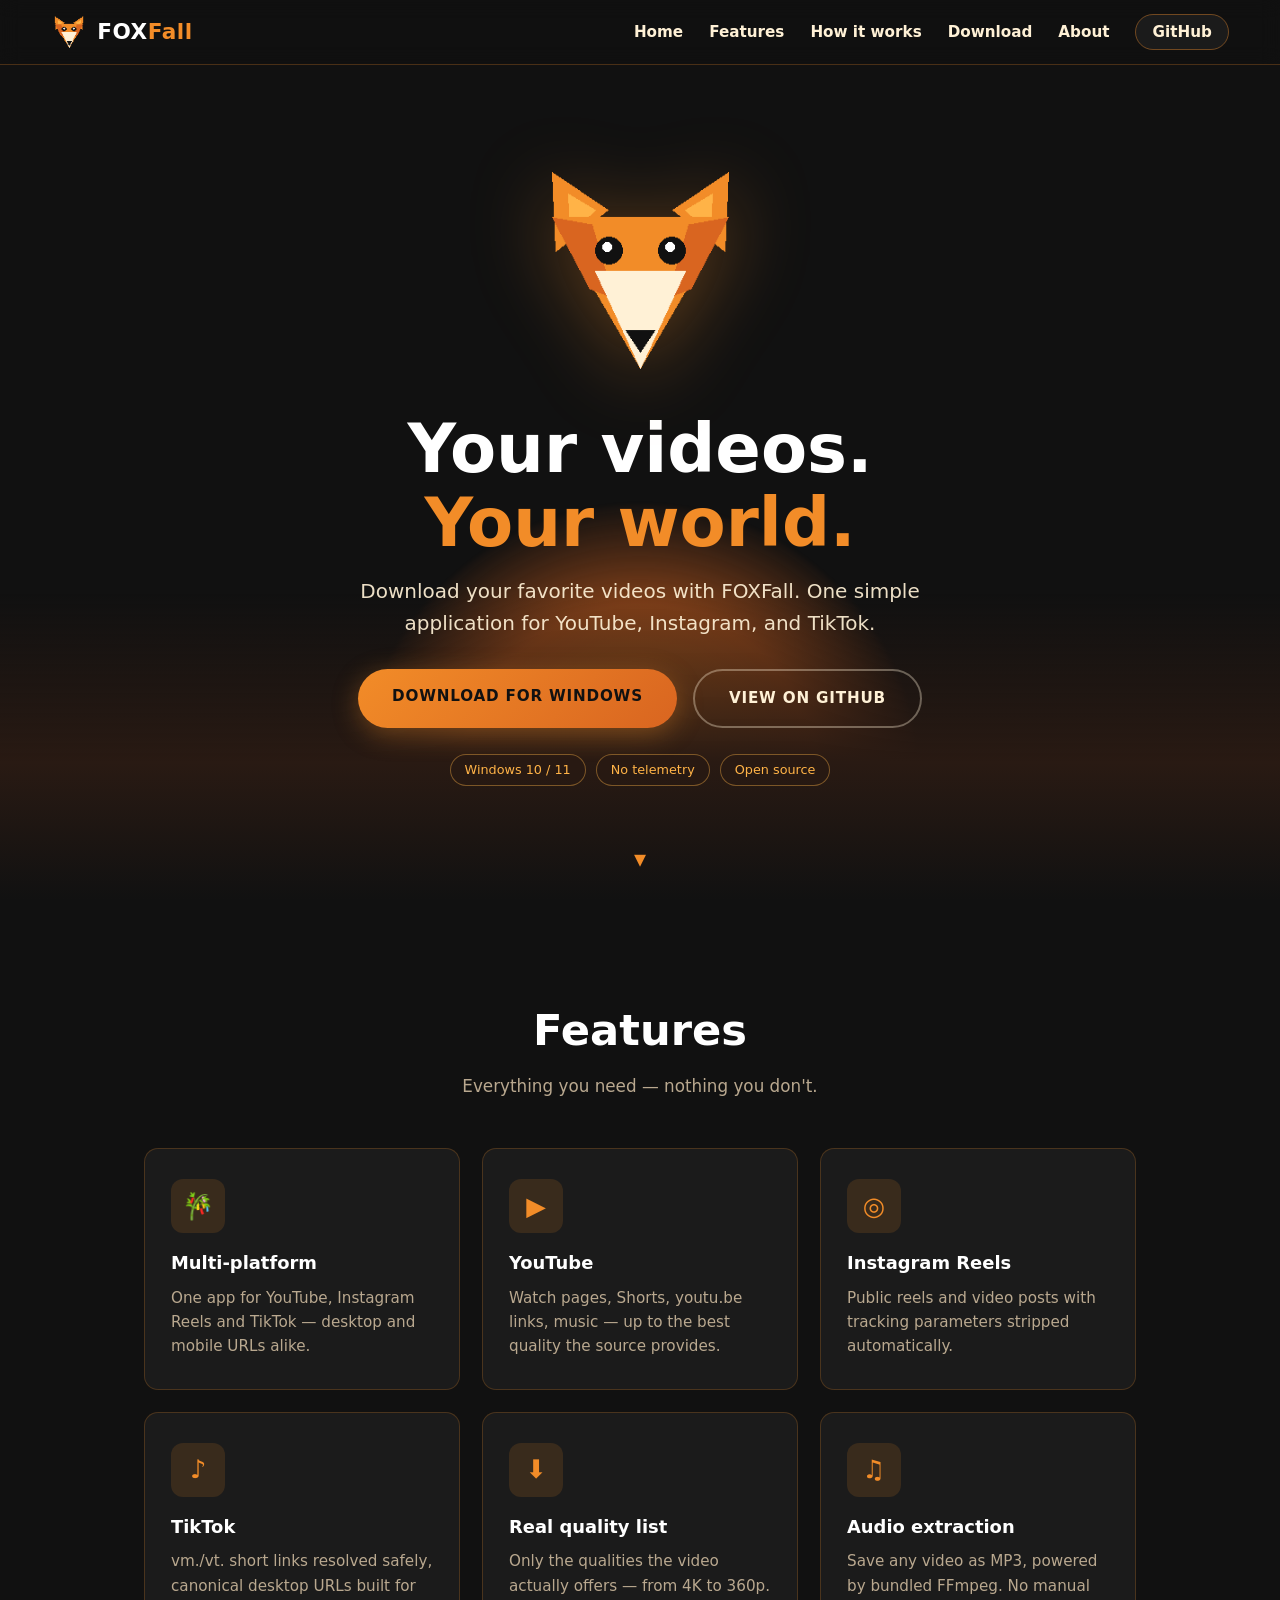
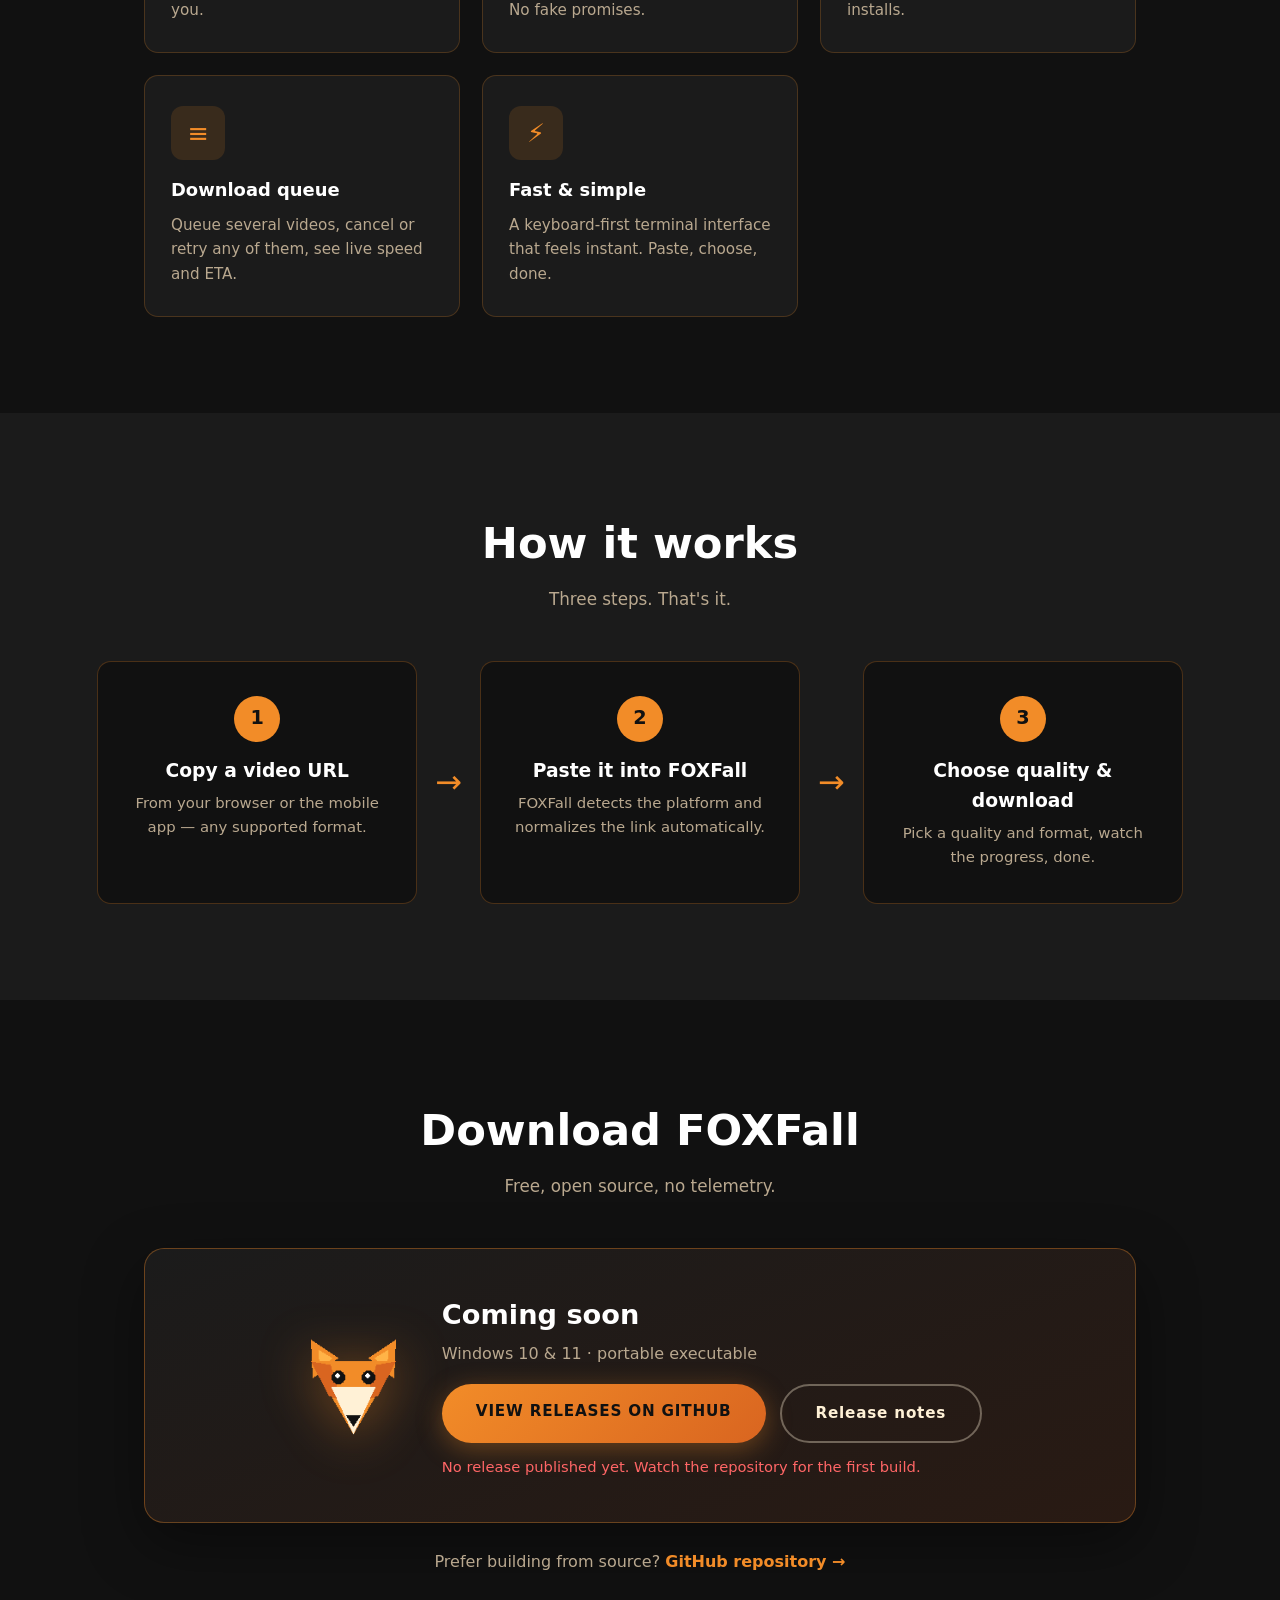
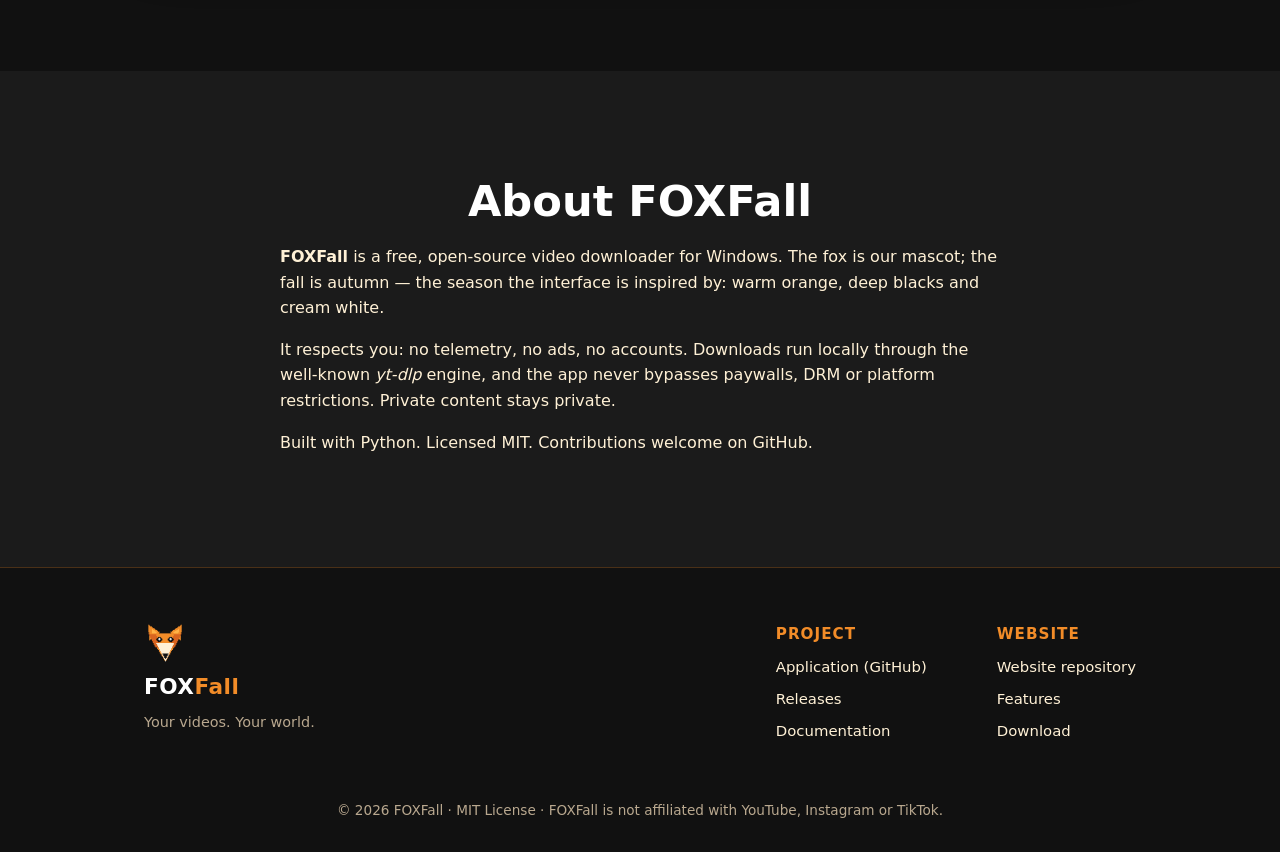
==== index.html @ a0564af6 "FOXFall official website: autumn identity, GitHub Releases download integration - Single-page static" ====
<!DOCTYPE html>
<html lang="en">
<head>
  <meta charset="UTF-8">
  <meta name="viewport" content="width=device-width, initial-scale=1.0">
  <title>FOXFall — Your videos. Your world.</title>
  <meta name="description" content="FOXFall — download your favorite videos from YouTube, Instagram and TikTok. One simple, beautiful Windows application.">
  <link rel="icon" type="image/png" href="assets/fox-32.png">
  <link rel="stylesheet" href="css/style.css">
</head>
<body>
  <!-- falling leaves layer -->
  <div class="leaves" id="leaves" aria-hidden="true"></div>

  <!-- ============ NAV ============ -->
  <nav class="nav" id="nav">
    <a class="brand" href="#home">
      <img src="assets/fox-48.png" alt="FOXFall logo" class="brand-logo">
      <span class="brand-name">FOX<i>Fall</i></span>
    </a>
    <button class="nav-toggle" id="navToggle" aria-label="Toggle menu" aria-expanded="false">
      <span></span><span></span><span></span>
    </button>
    <ul class="nav-links" id="navLinks">
      <li><a href="#home">Home</a></li>
      <li><a href="#features">Features</a></li>
      <li><a href="#how">How it works</a></li>
      <li><a href="#download">Download</a></li>
      <li><a href="#about">About</a></li>
      <li><a href="https://github.com/phantomguy282-dev/FOXFall" target="_blank" rel="noopener" class="nav-github">GitHub</a></li>
    </ul>
  </nav>

  <!-- ============ HERO ============ -->
  <header class="hero" id="home">
    <div class="hero-sky" aria-hidden="true">
      <div class="sun"></div>
      <div class="horizon"></div>
    </div>
    <div class="hero-inner reveal">
      <img src="assets/fox-256.png" alt="FOXFall fox mascot" class="hero-fox float">
      <h1 class="hero-title">Your videos.<br><span class="accent">Your world.</span></h1>
      <p class="hero-sub">Download your favorite videos with FOXFall.
        One simple application for YouTube, Instagram, and TikTok.</p>
      <div class="hero-actions">
        <a class="btn btn-primary" id="heroDownload" href="#download">DOWNLOAD FOR WINDOWS</a>
        <a class="btn btn-ghost" href="https://github.com/phantomguy282-dev/FOXFall" target="_blank" rel="noopener">VIEW ON GITHUB</a>
      </div>
      <div class="hero-badges">
        <span class="badge">Windows 10 / 11</span>
        <span class="badge">No telemetry</span>
        <span class="badge">Open source</span>
      </div>
    </div>
    <div class="scroll-hint" aria-hidden="true">▾</div>
  </header>

  <main>
    <!-- ============ FEATURES ============ -->
    <section class="section" id="features">
      <h2 class="section-title reveal">Features</h2>
      <p class="section-sub reveal">Everything you need — nothing you don't.</p>
      <div class="cards">
        <article class="card reveal">
          <div class="card-icon">🎋</div>
          <h3>Multi-platform</h3>
          <p>One app for YouTube, Instagram Reels and TikTok — desktop and mobile URLs alike.</p>
        </article>
        <article class="card reveal">
          <div class="card-icon">▶</div>
          <h3>YouTube</h3>
          <p>Watch pages, Shorts, youtu.be links, music — up to the best quality the source provides.</p>
        </article>
        <article class="card reveal">
          <div class="card-icon">◎</div>
          <h3>Instagram Reels</h3>
          <p>Public reels and video posts with tracking parameters stripped automatically.</p>
        </article>
        <article class="card reveal">
          <div class="card-icon">♪</div>
          <h3>TikTok</h3>
          <p>vm./vt. short links resolved safely, canonical desktop URLs built for you.</p>
        </article>
        <article class="card reveal">
          <div class="card-icon">⬇</div>
          <h3>Real quality list</h3>
          <p>Only the qualities the video actually offers — from 4K to 360p. No fake promises.</p>
        </article>
        <article class="card reveal">
          <div class="card-icon">♫</div>
          <h3>Audio extraction</h3>
          <p>Save any video as MP3, powered by bundled FFmpeg. No manual installs.</p>
        </article>
        <article class="card reveal">
          <div class="card-icon">≡</div>
          <h3>Download queue</h3>
          <p>Queue several videos, cancel or retry any of them, see live speed and ETA.</p>
        </article>
        <article class="card reveal">
          <div class="card-icon">⚡</div>
          <h3>Fast & simple</h3>
          <p>A keyboard-first terminal interface that feels instant. Paste, choose, done.</p>
        </article>
      </div>
    </section>

    <!-- ============ HOW IT WORKS ============ -->
    <section class="section section-alt" id="how">
      <h2 class="section-title reveal">How it works</h2>
      <p class="section-sub reveal">Three steps. That's it.</p>
      <div class="steps">
        <div class="step reveal">
          <div class="step-num">1</div>
          <h3>Copy a video URL</h3>
          <p>From your browser or the mobile app — any supported format.</p>
        </div>
        <div class="step-arrow reveal" aria-hidden="true">→</div>
        <div class="step reveal">
          <div class="step-num">2</div>
          <h3>Paste it into FOXFall</h3>
          <p>FOXFall detects the platform and normalizes the link automatically.</p>
        </div>
        <div class="step-arrow reveal" aria-hidden="true">→</div>
        <div class="step reveal">
          <div class="step-num">3</div>
          <h3>Choose quality & download</h3>
          <p>Pick a quality and format, watch the progress, done.</p>
        </div>
      </div>
    </section>

    <!-- ============ DOWNLOAD ============ -->
    <section class="section" id="download">
      <h2 class="section-title reveal">Download FOXFall</h2>
      <p class="section-sub reveal">Free, open source, no telemetry.</p>
      <div class="download-box reveal">
        <img src="assets/fox-128.png" alt="FOXFall logo" class="dl-logo">
        <div class="dl-info">
          <div class="dl-version" id="dlVersion">Loading version…</div>
          <div class="dl-platform">Windows 10 & 11 · portable executable</div>
          <div class="dl-actions">
            <a class="btn btn-primary" id="dlButton" href="#" rel="noopener">DOWNLOAD FOXFALL</a>
            <a class="btn btn-ghost" id="dlNotes" href="#" target="_blank" rel="noopener">Release notes</a>
          </div>
          <div class="dl-state" id="dlState"></div>
        </div>
      </div>
      <p class="dl-source reveal">Prefer building from source?
        <a href="https://github.com/phantomguy282-dev/FOXFall" target="_blank" rel="noopener">GitHub repository →</a></p>
    </section>

    <!-- ============ ABOUT ============ -->
    <section class="section section-alt" id="about">
      <h2 class="section-title reveal">About FOXFall</h2>
      <div class="about reveal">
        <p><strong>FOXFall</strong> is a free, open-source video downloader for Windows.
          The fox is our mascot; the fall is autumn — the season the interface is inspired by:
          warm orange, deep blacks and cream white.</p>
        <p>It respects you: no telemetry, no ads, no accounts. Downloads run locally through
          the well-known <em>yt-dlp</em> engine, and the app never bypasses paywalls,
          DRM or platform restrictions. Private content stays private.</p>
        <p>Built with Python. Licensed MIT. Contributions welcome on GitHub.</p>
      </div>
    </section>
  </main>

  <!-- ============ FOOTER ============ -->
  <footer class="footer">
    <div class="footer-inner">
      <div class="footer-brand">
        <img src="assets/fox-48.png" alt="FOXFall logo" class="footer-logo">
        <span class="brand-name">FOX<i>Fall</i></span>
        <p class="footer-tag">Your videos. Your world.</p>
      </div>
      <div class="footer-links">
        <div>
          <h4>Project</h4>
          <a href="https://github.com/phantomguy282-dev/FOXFall" target="_blank" rel="noopener">Application (GitHub)</a>
          <a href="https://github.com/phantomguy282-dev/FOXFall/releases" target="_blank" rel="noopener">Releases</a>
          <a href="https://github.com/phantomguy282-dev/FOXFall/wiki" target="_blank" rel="noopener">Documentation</a>
        </div>
        <div>
          <h4>Website</h4>
          <a href="https://github.com/phantomguy282-dev/FOXFall-website" target="_blank" rel="noopener">Website repository</a>
          <a href="#features">Features</a>
          <a href="#download">Download</a>
        </div>
      </div>
    </div>
    <div class="footer-copy">
      <p>© <span id="year"></span> FOXFall · MIT License · FOXFall is not affiliated with YouTube, Instagram or TikTok.</p>
    </div>
  </footer>

  <script src="js/app.js"></script>
</body>
</html>
---- css/style.css ----
/* ============================================================
   FOXFall — autumn identity: orange / black / cream
   ============================================================ */
:root {
  --orange: #F28C28;
  --orange-deep: #D96520;
  --amber: #FFB347;
  --cream: #FFF1D6;
  --white: #FFFFFF;
  --black: #111111;
  --charcoal: #1B1B1B;
  --brown: #291A13;
  --muted: #B9A88F;
  --radius: 14px;
  --max: 1120px;
  --font: "Segoe UI", "Cascadia Code", system-ui, -apple-system, sans-serif;
}

* { margin: 0; padding: 0; box-sizing: border-box; }

html { scroll-behavior: smooth; }

body {
  font-family: var(--font);
  background: var(--black);
  color: var(--cream);
  overflow-x: hidden;
  line-height: 1.6;
}

/* ---------- falling leaves ---------- */
.leaves { position: fixed; inset: 0; pointer-events: none; z-index: 1; }
.leaf {
  position: absolute;
  top: -5vh;
  font-size: 18px;
  opacity: 0;
  will-change: transform;
  animation: fall linear infinite;
}
@keyframes fall {
  0%   { transform: translate3d(0, -10vh, 0) rotate(0deg); opacity: 0; }
  10%  { opacity: .85; }
  100% { transform: translate3d(var(--drift, 40px), 110vh, 0) rotate(540deg); opacity: 0; }
}

/* ---------- nav ---------- */
.nav {
  position: fixed; top: 0; left: 0; right: 0; z-index: 50;
  display: flex; align-items: center; justify-content: space-between;
  padding: 14px 4vw;
  background: rgba(17, 17, 17, .82);
  backdrop-filter: blur(10px);
  border-bottom: 1px solid rgba(242, 140, 40, .25);
}
.brand { display: flex; align-items: center; gap: 10px; text-decoration: none; }
.brand-logo { width: 36px; height: 36px; }
.brand-name { font-size: 1.35rem; font-weight: 800; color: var(--white); letter-spacing: .5px; }
.brand-name i { color: var(--orange); font-style: normal; }
.nav-links { display: flex; gap: 26px; list-style: none; align-items: center; }
.nav-links a {
  color: var(--cream); text-decoration: none; font-weight: 600; font-size: .95rem;
  transition: color .2s;
}
.nav-links a:hover { color: var(--orange); }
.nav-github {
  background: var(--charcoal); padding: 8px 16px; border-radius: 999px;
  border: 1px solid rgba(242, 140, 40, .4);
}
.nav-github:hover { background: var(--orange); color: var(--black) !important; }
.nav-toggle { display: none; background: none; border: 0; cursor: pointer; padding: 6px; }
.nav-toggle span { display: block; width: 24px; height: 2px; background: var(--cream); margin: 5px 0; transition: .3s; }

/* ---------- hero ---------- */
.hero {
  position: relative; min-height: 100vh;
  display: flex; align-items: center; justify-content: center;
  text-align: center; overflow: hidden; z-index: 2;
}
.hero-sky { position: absolute; inset: 0; }
.sun {
  position: absolute; left: 50%; bottom: -18vh; transform: translateX(-50%);
  width: 62vmin; height: 62vmin; border-radius: 50%;
  background: radial-gradient(circle, var(--orange) 0%, var(--orange-deep) 45%, transparent 72%);
  opacity: .55; filter: blur(2px);
}
.horizon {
  position: absolute; left: 0; right: 0; bottom: 0; height: 34vh;
  background: linear-gradient(180deg, transparent, var(--brown) 55%, var(--black));
}
.hero-inner { position: relative; z-index: 3; padding: 120px 5vw 80px; max-width: 860px; }
.hero-fox { width: clamp(140px, 22vw, 230px); filter: drop-shadow(0 12px 40px rgba(242,140,40,.35)); }
.float { animation: float 5s ease-in-out infinite; }
@keyframes float { 0%,100% { transform: translateY(0); } 50% { transform: translateY(-12px); } }
.hero-title {
  font-size: clamp(2.4rem, 6vw, 4.2rem); font-weight: 900; line-height: 1.1;
  color: var(--white); margin: 22px 0 14px;
}
.hero-title .accent { color: var(--orange); }
.hero-sub { color: var(--cream); font-size: clamp(1rem, 2.2vw, 1.25rem); opacity: .92; max-width: 620px; margin: 0 auto 30px; }
.hero-actions { display: flex; gap: 16px; justify-content: center; flex-wrap: wrap; }
.hero-badges { display: flex; gap: 10px; justify-content: center; margin-top: 26px; flex-wrap: wrap; }
.badge {
  font-size: .8rem; color: var(--amber); border: 1px solid rgba(255,179,71,.4);
  padding: 5px 14px; border-radius: 999px; background: rgba(41,26,19,.6);
}
.scroll-hint {
  position: absolute; bottom: 22px; left: 50%; transform: translateX(-50%);
  color: var(--orange); font-size: 1.5rem; animation: bob 1.6s ease-in-out infinite; z-index: 3;
}
@keyframes bob { 0%,100% { transform: translate(-50%, 0); } 50% { transform: translate(-50%, 8px); } }

/* ---------- buttons ---------- */
.btn {
  display: inline-block; text-decoration: none; font-weight: 800; letter-spacing: .8px;
  padding: 15px 34px; border-radius: 999px; font-size: .95rem;
  transition: transform .18s, box-shadow .18s, background .18s;
}
.btn-primary {
  background: linear-gradient(135deg, var(--orange), var(--orange-deep));
  color: var(--black);
  box-shadow: 0 6px 26px rgba(242, 140, 40, .35);
}
.btn-primary:hover { transform: translateY(-2px); box-shadow: 0 10px 34px rgba(242,140,40,.5); }
.btn-ghost {
  color: var(--cream); border: 2px solid rgba(255,241,214,.35); background: transparent;
}
.btn-ghost:hover { border-color: var(--orange); color: var(--orange); }

/* ---------- sections ---------- */
.section { position: relative; z-index: 2; padding: 96px 5vw; max-width: var(--max); margin: 0 auto; }
.section-alt { max-width: none; background: var(--charcoal); }
.section-alt > * { max-width: var(--max); margin-left: auto; margin-right: auto; }
.section-title {
  font-size: clamp(1.9rem, 4vw, 2.7rem); font-weight: 900; color: var(--white);
  text-align: center; margin-bottom: 8px;
}
.section-sub { text-align: center; color: var(--muted); margin-bottom: 48px; font-size: 1.05rem; }

/* ---------- feature cards ---------- */
.cards {
  display: grid; gap: 22px;
  grid-template-columns: repeat(auto-fit, minmax(250px, 1fr));
}
.card {
  background: var(--charcoal); border: 1px solid rgba(242,140,40,.22);
  border-radius: var(--radius); padding: 30px 26px;
  transition: transform .2s, border-color .2s, box-shadow .2s;
}
.card:hover { transform: translateY(-4px); border-color: var(--orange); box-shadow: 0 14px 34px rgba(0,0,0,.45); }
.card-icon {
  font-size: 1.6rem; width: 54px; height: 54px; display: flex; align-items: center; justify-content: center;
  background: rgba(242,140,40,.14); border-radius: 12px; margin-bottom: 16px; color: var(--orange);
}
.card h3 { color: var(--white); margin-bottom: 8px; font-size: 1.12rem; }
.card p { color: var(--muted); font-size: .95rem; }

/* ---------- steps ---------- */
.steps { display: flex; align-items: stretch; justify-content: center; gap: 18px; flex-wrap: wrap; }
.step {
  background: var(--black); border: 1px solid rgba(242,140,40,.25);
  border-radius: var(--radius); padding: 34px 30px; flex: 1 1 240px; max-width: 320px; text-align: center;
}
.step-num {
  width: 46px; height: 46px; margin: 0 auto 14px; border-radius: 50%;
  display: flex; align-items: center; justify-content: center;
  background: var(--orange); color: var(--black); font-weight: 900; font-size: 1.2rem;
}
.step h3 { color: var(--white); margin-bottom: 6px; }
.step p { color: var(--muted); font-size: .93rem; }
.step-arrow { color: var(--orange); font-size: 2rem; align-self: center; }

/* ---------- download ---------- */
.download-box {
  display: flex; align-items: center; gap: 34px; justify-content: center;
  background: linear-gradient(160deg, var(--charcoal), var(--brown));
  border: 1px solid rgba(242,140,40,.35); border-radius: 20px;
  padding: 44px 40px; flex-wrap: wrap; box-shadow: 0 20px 60px rgba(0,0,0,.4);
}
.dl-logo { width: 110px; height: 110px; filter: drop-shadow(0 8px 26px rgba(242,140,40,.4)); }
.dl-info { text-align: left; }
.dl-version { font-size: 1.7rem; font-weight: 900; color: var(--white); }
.dl-platform { color: var(--muted); margin: 4px 0 18px; }
.dl-actions { display: flex; gap: 14px; flex-wrap: wrap; }
.dl-state { margin-top: 12px; color: var(--amber); font-size: .92rem; min-height: 1.4em; }
.dl-source { text-align: center; margin-top: 26px; color: var(--muted); }
.dl-source a { color: var(--orange); text-decoration: none; font-weight: 700; }
.dl-source a:hover { text-decoration: underline; }

/* ---------- about ---------- */
.about { max-width: 720px; margin: 0 auto; color: var(--cream); }
.about p { margin-bottom: 16px; }

/* ---------- footer ---------- */
.footer { position: relative; z-index: 2; background: var(--black); border-top: 1px solid rgba(242,140,40,.25); }
.footer-inner {
  max-width: var(--max); margin: 0 auto; padding: 54px 5vw 30px;
  display: flex; justify-content: space-between; gap: 40px; flex-wrap: wrap;
}
.footer-brand { display: flex; flex-direction: column; gap: 6px; }
.footer-logo { width: 42px; height: 42px; }
.footer-tag { color: var(--muted); font-size: .9rem; }
.footer-links { display: flex; gap: 70px; flex-wrap: wrap; }
.footer-links h4 { color: var(--orange); margin-bottom: 10px; font-size: .95rem; letter-spacing: 1px; text-transform: uppercase; }
.footer-links a { display: block; color: var(--cream); text-decoration: none; margin-bottom: 8px; font-size: .93rem; }
.footer-links a:hover { color: var(--orange); }
.footer-copy { text-align: center; padding: 18px 5vw 30px; color: var(--muted); font-size: .85rem; }

/* ---------- reveal animation ---------- */
.reveal { opacity: 0; transform: translateY(26px); transition: opacity .7s ease, transform .7s ease; }
.reveal.visible { opacity: 1; transform: none; }

/* ---------- responsive ---------- */
@media (max-width: 860px) {
  .nav-toggle { display: block; }
  .nav-links {
    position: absolute; top: 100%; left: 0; right: 0;
    background: rgba(17,17,17,.97); flex-direction: column; gap: 0;
    max-height: 0; overflow: hidden; transition: max-height .35s ease;
    border-bottom: 1px solid rgba(242,140,40,.25);
  }
  .nav-links.open { max-height: 380px; }
  .nav-links li { width: 100%; text-align: center; }
  .nav-links a { display: block; padding: 16px; }
  .nav-toggle.open span:nth-child(1) { transform: rotate(45deg) translate(5px, 5px); }
  .nav-toggle.open span:nth-child(2) { opacity: 0; }
  .nav-toggle.open span:nth-child(3) { transform: rotate(-45deg) translate(5px, -5px); }
  .step-arrow { display: none; }
  .dl-info { text-align: center; }
  .dl-actions { justify-content: center; }
}

/* ---------- reduced motion ---------- */
@media (prefers-reduced-motion: reduce) {
  html { scroll-behavior: auto; }
  .leaf { display: none; }
  .float, .scroll-hint { animation: none; }
  .reveal { opacity: 1; transform: none; transition: none; }
  .btn, .card { transition: none; }
}
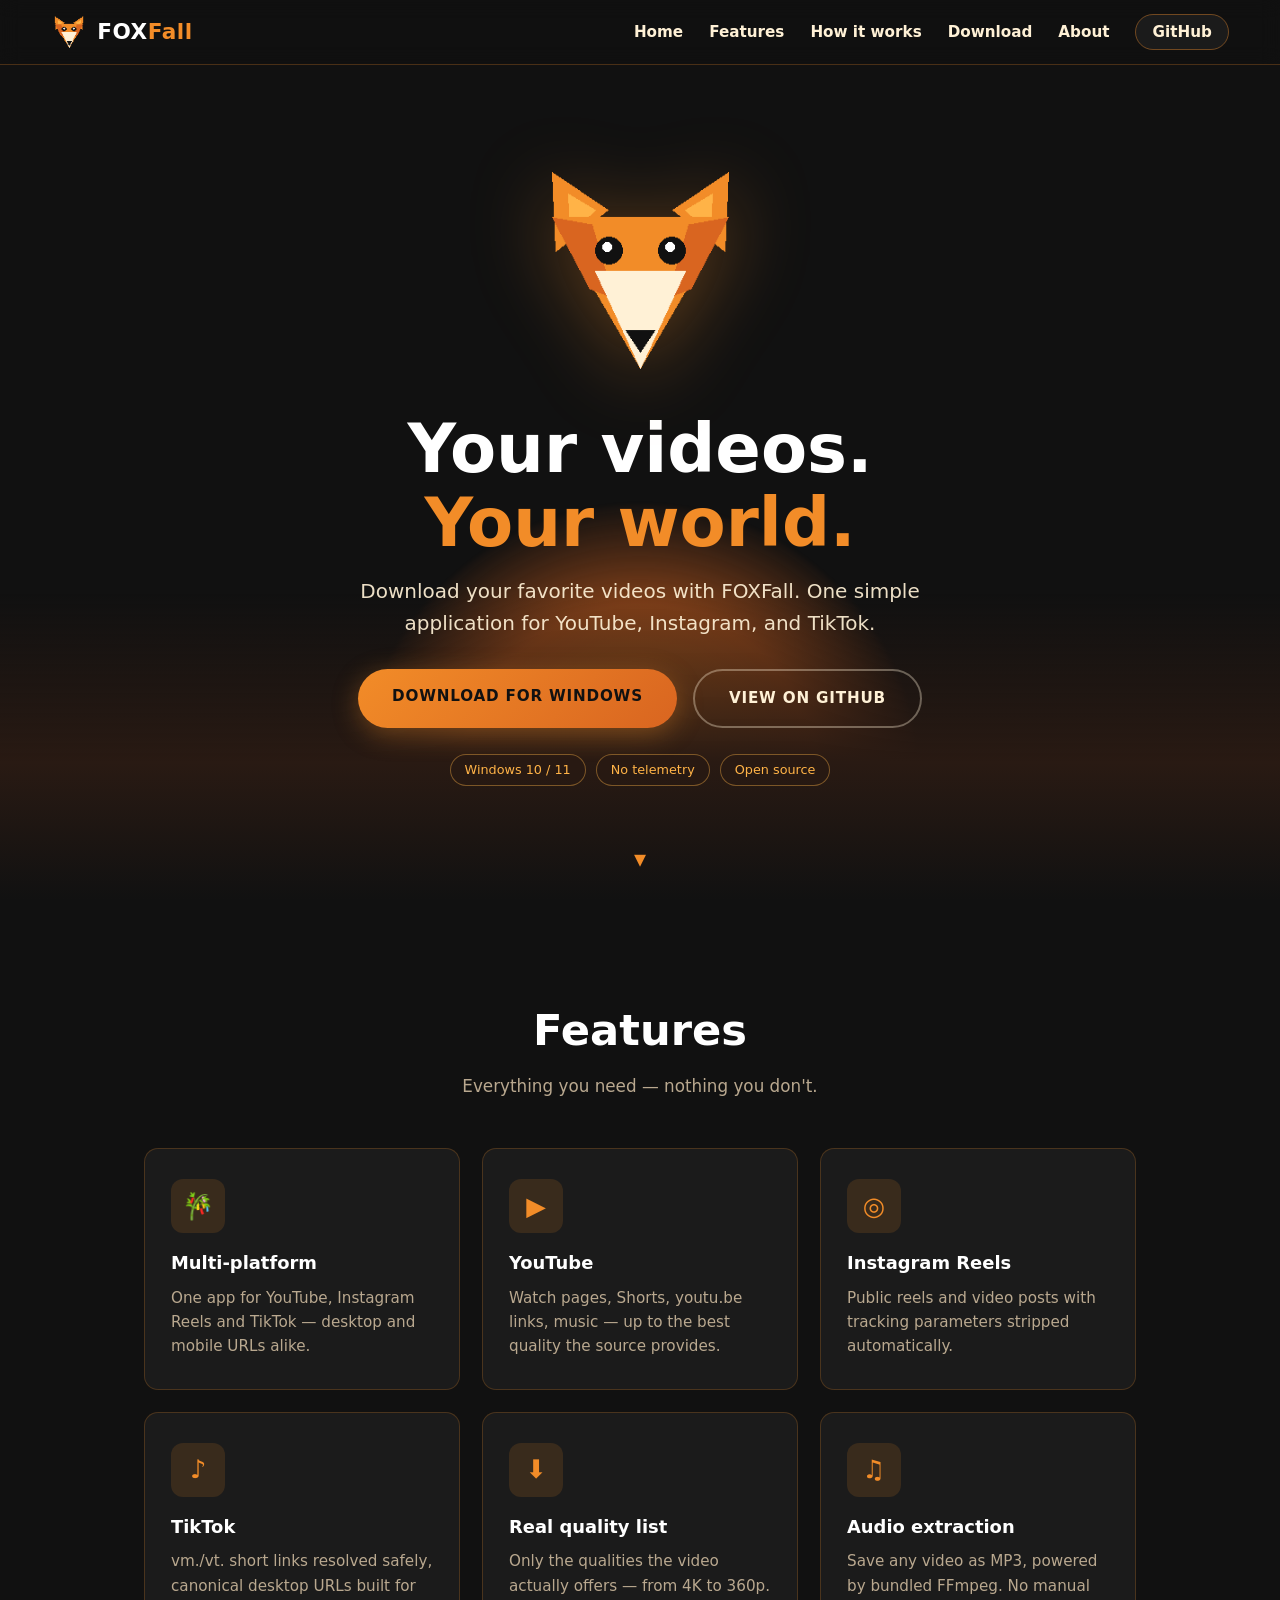
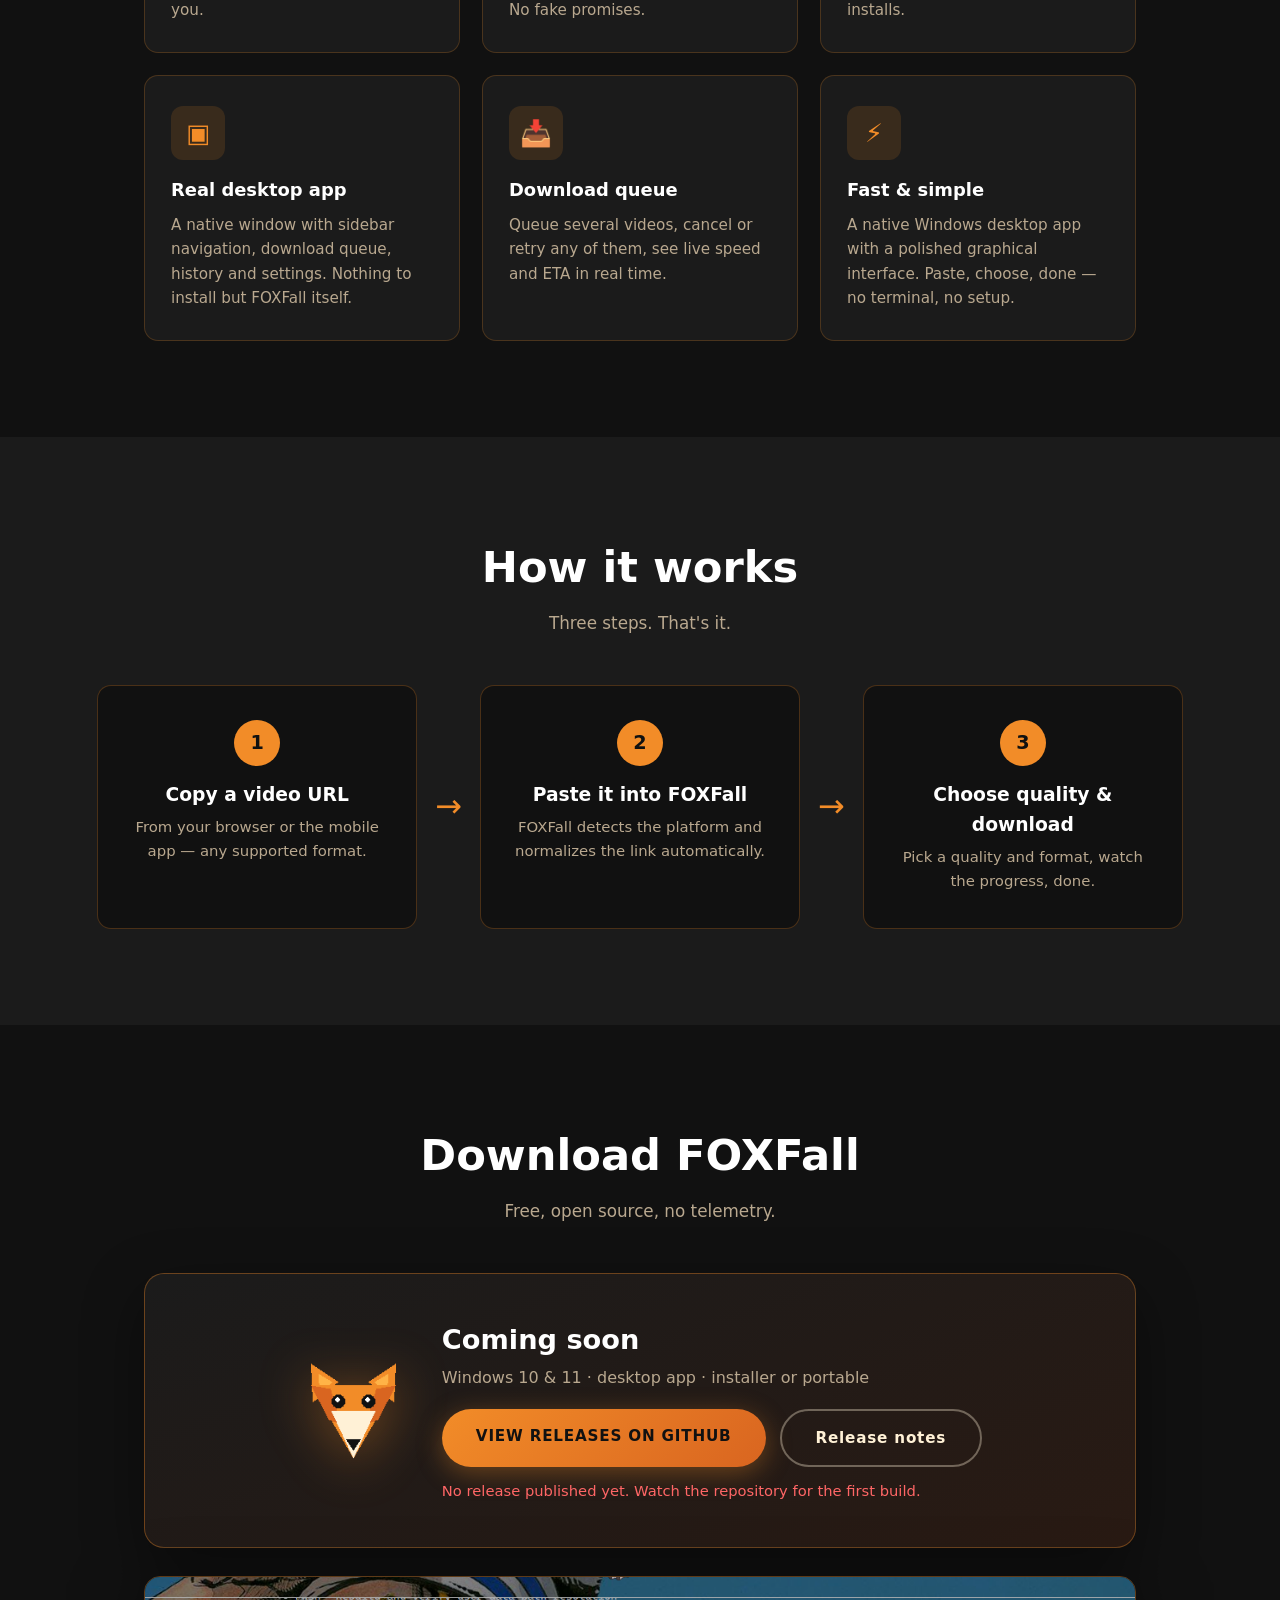
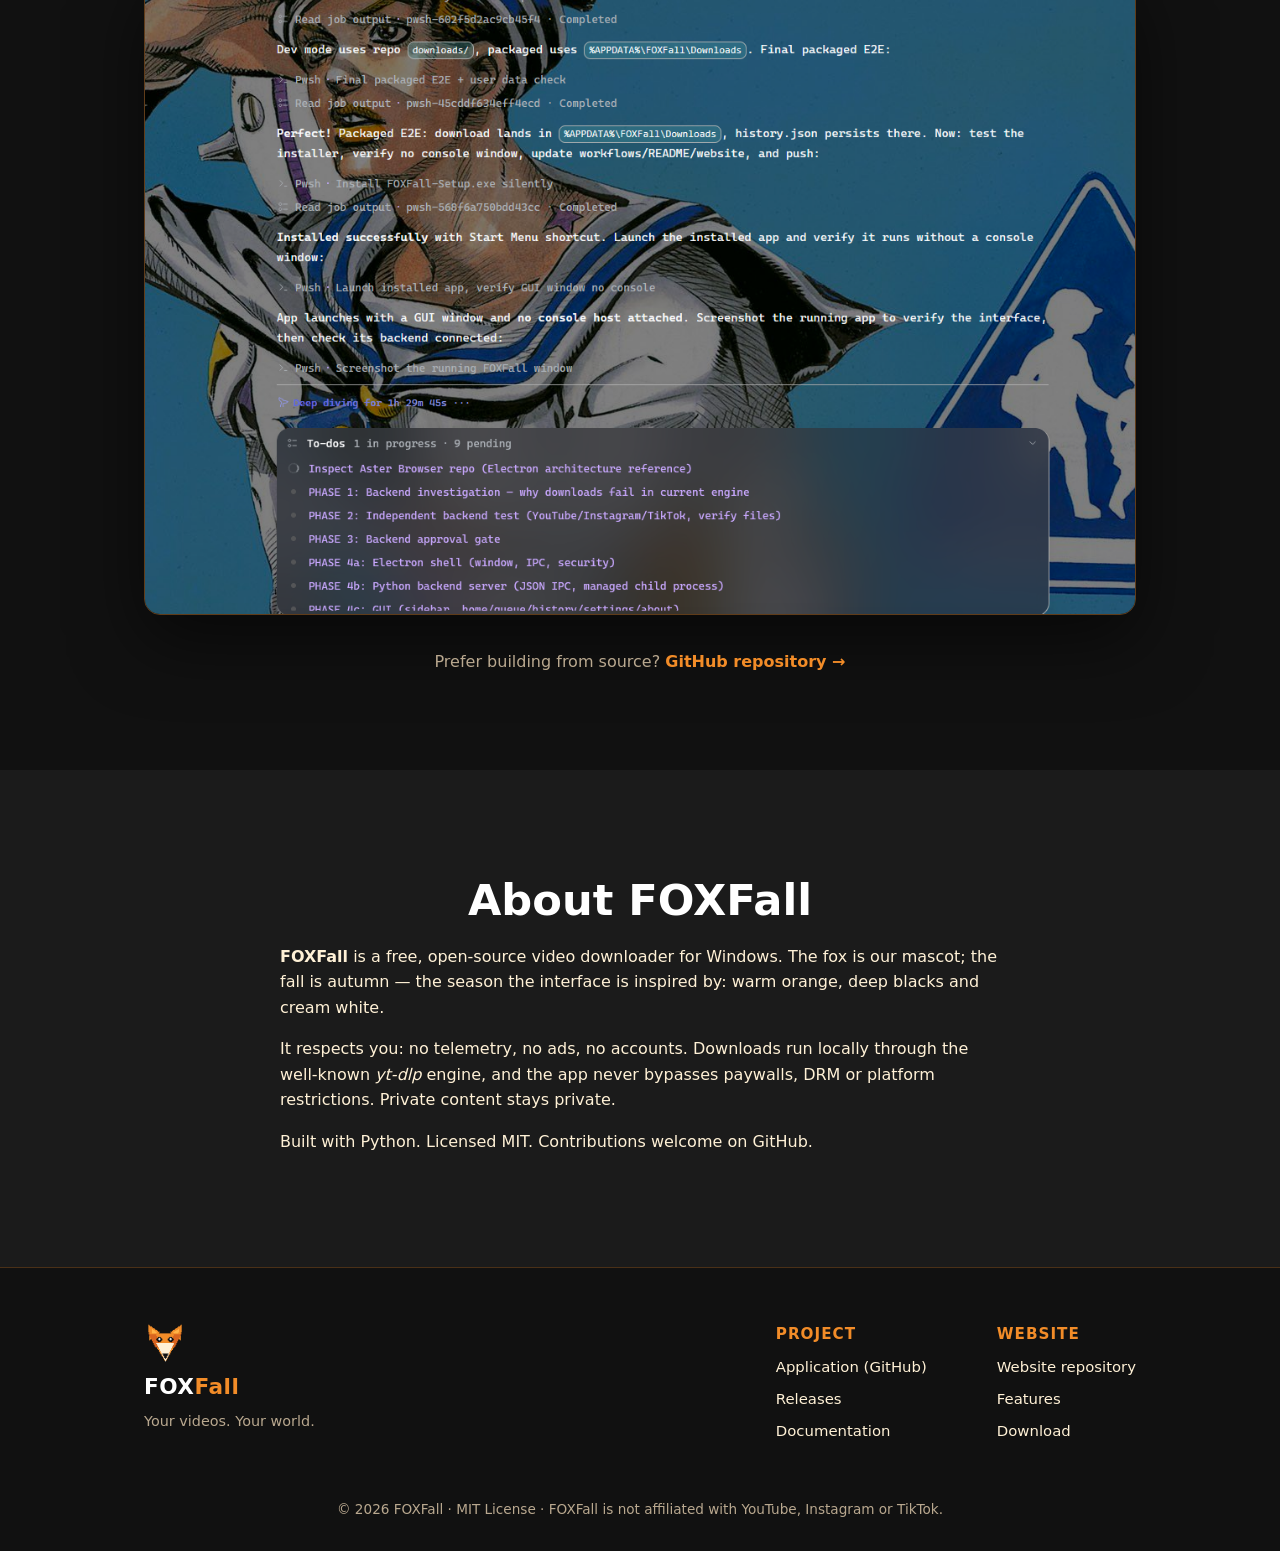
==== commit a997b81f: "Rebrand for FOXFall 2.0 desktop app: screenshot, desktop features, installer download" ====
--- a/index.html
+++ b/index.html
@@ -92,14 +92,19 @@
           <p>Save any video as MP3, powered by bundled FFmpeg. No manual installs.</p>
         </article>
         <article class="card reveal">
-          <div class="card-icon">≡</div>
+          <div class="card-icon">▣</div>
+          <h3>Real desktop app</h3>
+          <p>A native window with sidebar navigation, download queue, history and settings. Nothing to install but FOXFall itself.</p>
+        </article>
+        <article class="card reveal">
+          <div class="card-icon">📥</div>
           <h3>Download queue</h3>
-          <p>Queue several videos, cancel or retry any of them, see live speed and ETA.</p>
+          <p>Queue several videos, cancel or retry any of them, see live speed and ETA in real time.</p>
         </article>
         <article class="card reveal">
           <div class="card-icon">⚡</div>
           <h3>Fast & simple</h3>
-          <p>A keyboard-first terminal interface that feels instant. Paste, choose, done.</p>
+          <p>A native Windows desktop app with a polished graphical interface. Paste, choose, done — no terminal, no setup.</p>
         </article>
       </div>
     </section>
@@ -137,13 +142,16 @@
         <img src="assets/fox-128.png" alt="FOXFall logo" class="dl-logo">
         <div class="dl-info">
           <div class="dl-version" id="dlVersion">Loading version…</div>
-          <div class="dl-platform">Windows 10 & 11 · portable executable</div>
+          <div class="dl-platform">Windows 10 &amp; 11 · desktop app · installer or portable</div>
           <div class="dl-actions">
             <a class="btn btn-primary" id="dlButton" href="#" rel="noopener">DOWNLOAD FOXFALL</a>
             <a class="btn btn-ghost" id="dlNotes" href="#" target="_blank" rel="noopener">Release notes</a>
           </div>
           <div class="dl-state" id="dlState"></div>
         </div>
+      </div>
+      <div class="screenshot reveal">
+        <img src="assets/app-screenshot.png" alt="FOXFall desktop application" loading="lazy">
       </div>
       <p class="dl-source reveal">Prefer building from source?
         <a href="https://github.com/phantomguy282-dev/FOXFall" target="_blank" rel="noopener">GitHub repository →</a></p>
--- a/css/style.css
+++ b/css/style.css
@@ -237,4 +237,11 @@
   .float, .scroll-hint { animation: none; }
   .reveal { opacity: 1; transform: none; transition: none; }
   .btn, .card { transition: none; }
-}+}
+/* ---------- app screenshot ---------- */
+.screenshot { margin-top: 28px; text-align: center; }
+.screenshot img {
+  max-width: 100%; border-radius: 16px;
+  border: 1px solid rgba(242,140,40,.35);
+  box-shadow: 0 24px 70px rgba(0,0,0,.55);
+}
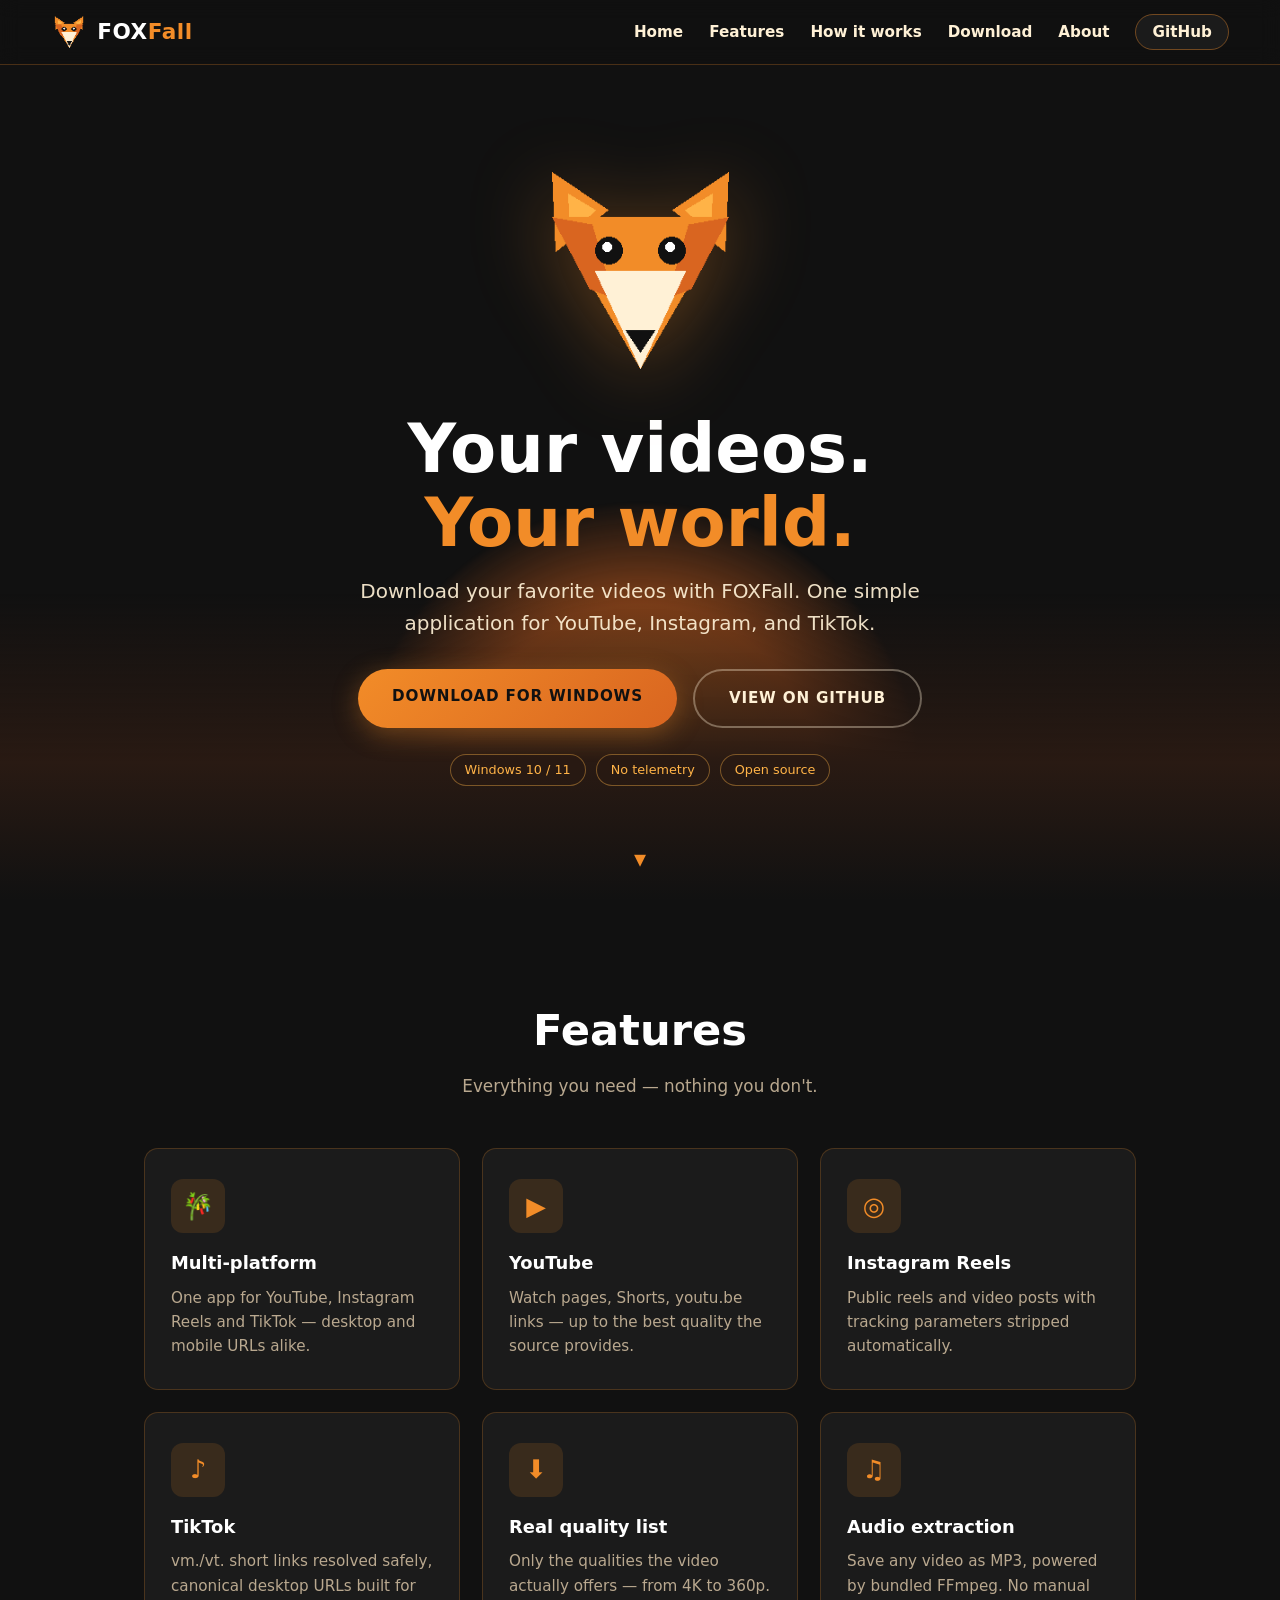
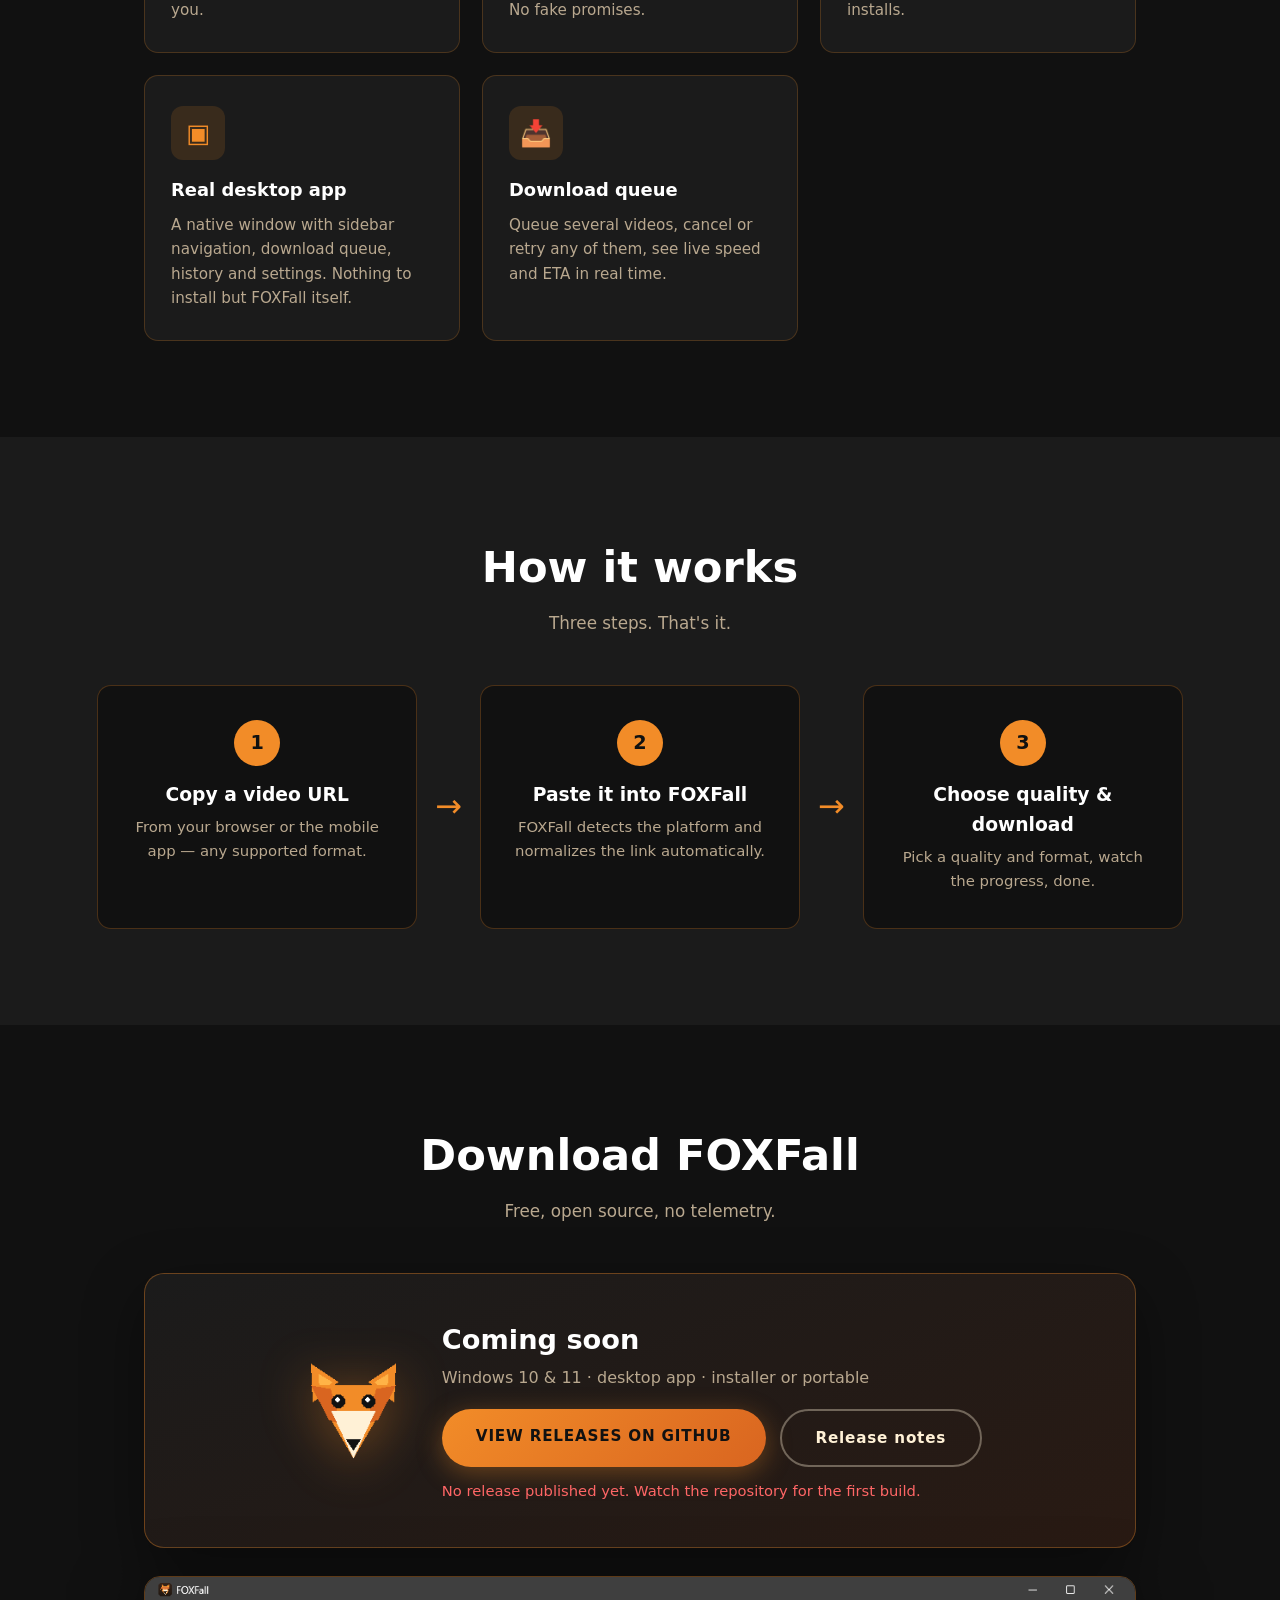
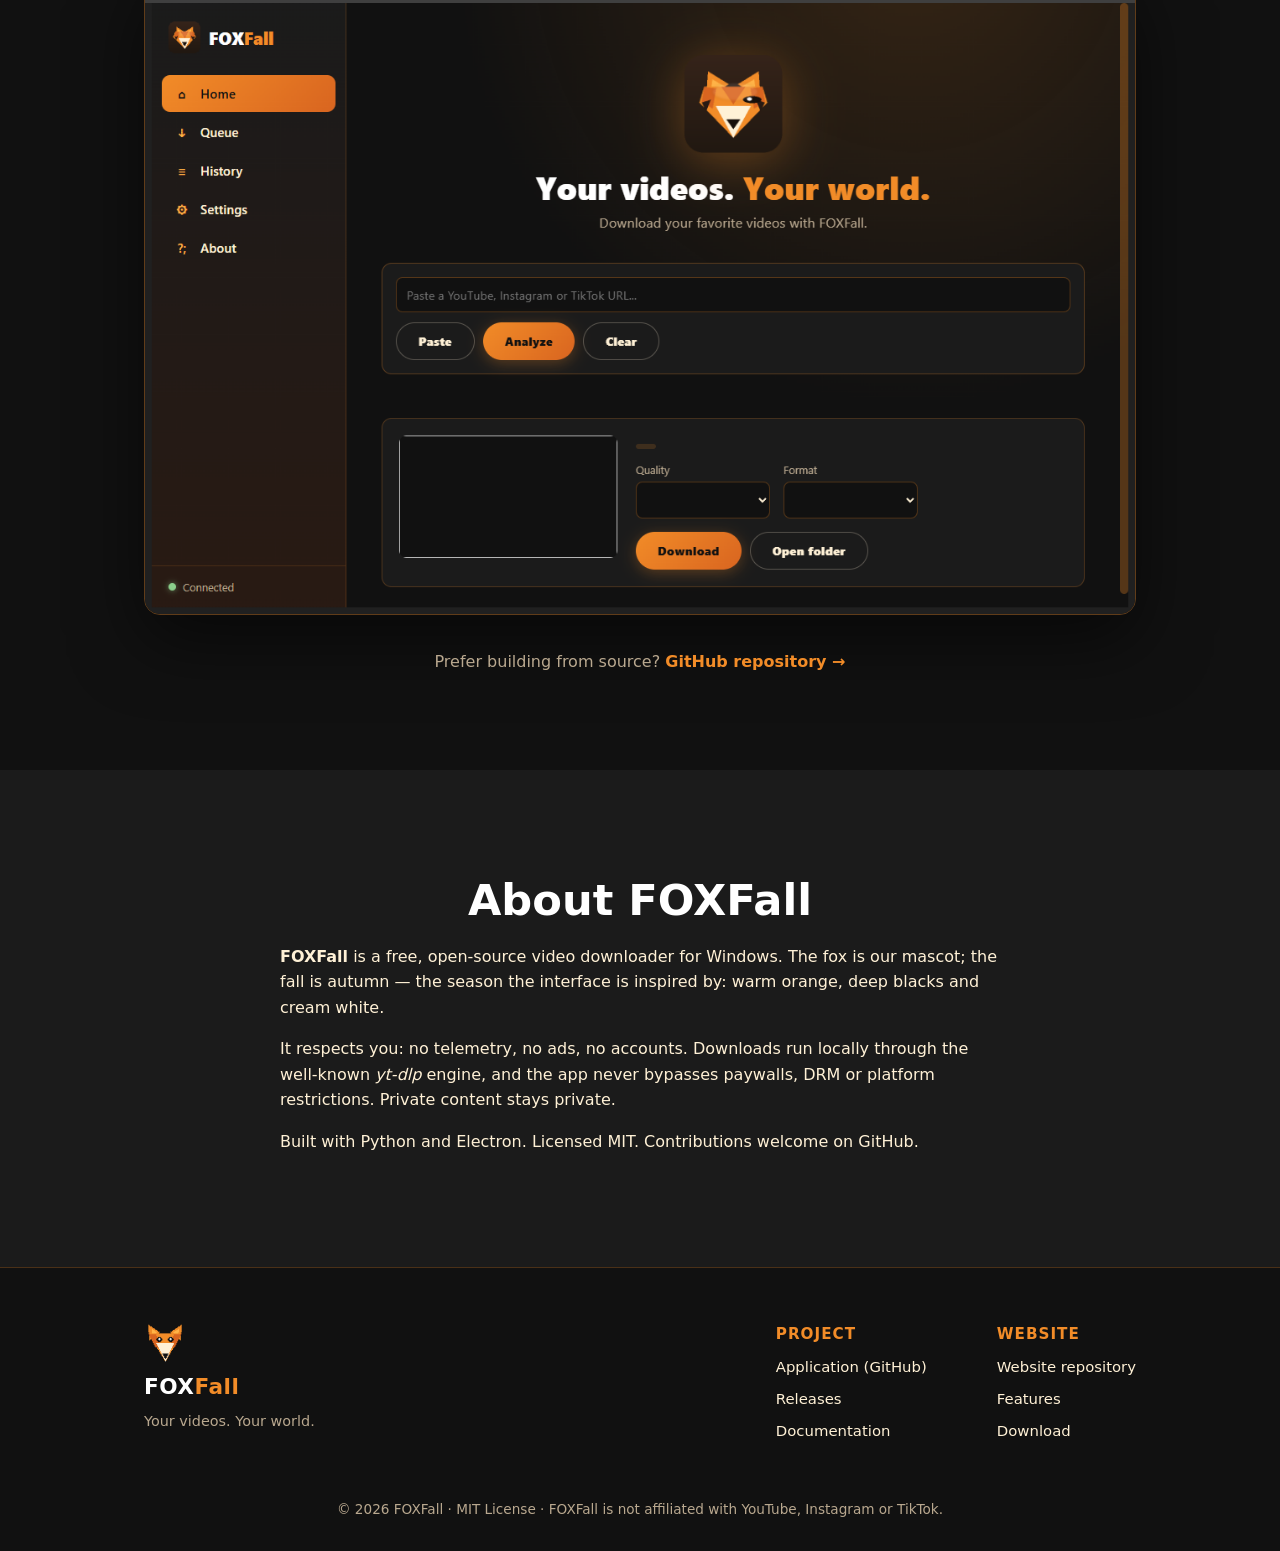
==== commit fa6e5356: "SEO: full metadata (title/description/keywords/canonical/OG/Twitter), JSON-LD SoftwareApplication, s" ====
--- a/index.html
+++ b/index.html
@@ -3,10 +3,71 @@
 <head>
   <meta charset="UTF-8">
   <meta name="viewport" content="width=device-width, initial-scale=1.0">
-  <title>FOXFall — Your videos. Your world.</title>
-  <meta name="description" content="FOXFall — download your favorite videos from YouTube, Instagram and TikTok. One simple, beautiful Windows application.">
-  <link rel="icon" type="image/png" href="assets/fox-32.png">
+
+  <!-- Primary SEO -->
+  <title>FOXFALL — Your Videos. Your World. | Free Video Downloader for Windows</title>
+  <meta name="description" content="FOXFall is a free, open-source Windows desktop app for downloading publicly accessible videos from YouTube, Instagram and TikTok. Live progress, download queue, MP3 extraction and bundled FFmpeg — install and go.">
+  <meta name="keywords" content="FOXFall, FOXFall downloader, FOXFall desktop, FOXFall video downloader, FOXFall app, video downloader for Windows, YouTube downloader, Instagram reels downloader, TikTok downloader, free video downloader, open source downloader">
+  <meta name="author" content="FOXFall Project">
+  <meta name="robots" content="index, follow">
+  <link rel="canonical" href="https://phantomguy282-dev.github.io/FOXFall-website/">
+  <meta name="theme-color" content="#F28C28">
+
+  <!-- Open Graph -->
+  <meta property="og:type" content="website">
+  <meta property="og:site_name" content="FOXFall">
+  <meta property="og:title" content="FOXFALL — Your Videos. Your World.">
+  <meta property="og:description" content="Free, open-source Windows desktop app to download publicly accessible videos from YouTube, Instagram and TikTok — with a real download queue, live progress and MP3 extraction.">
+  <meta property="og:url" content="https://phantomguy282-dev.github.io/FOXFall-website/">
+  <meta property="og:image" content="https://phantomguy282-dev.github.io/FOXFall-website/assets/fox-256.png">
+  <meta property="og:locale" content="en_US">
+
+  <!-- Twitter -->
+  <meta name="twitter:card" content="summary">
+  <meta name="twitter:title" content="FOXFALL — Your Videos. Your World.">
+  <meta name="twitter:description" content="Free, open-source Windows desktop app to download publicly accessible videos from YouTube, Instagram and TikTok.">
+  <meta name="twitter:image" content="https://phantomguy282-dev.github.io/FOXFall-website/assets/fox-256.png">
+
+  <!-- Icons -->
+  <link rel="icon" type="image/png" sizes="32x32" href="assets/fox-32.png">
+  <link rel="icon" type="image/png" sizes="16x16" href="assets/fox-16.png">
+  <link rel="apple-touch-icon" href="assets/fox-128.png">
+
   <link rel="stylesheet" href="css/style.css">
+  <link rel="sitemap" type="application/xml" title="Sitemap" href="sitemap.xml">
+
+  <!-- Structured data: software application -->
+  <script type="application/ld+json">
+  {
+    "@context": "https://schema.org",
+    "@type": "SoftwareApplication",
+    "name": "FOXFall",
+    "alternateName": "FOXFall Video Downloader",
+    "description": "FOXFall is a free, open-source Windows desktop application for downloading publicly accessible videos from YouTube, Instagram and TikTok. It features a graphical download queue with live progress, speed and ETA, MP3 audio extraction, and bundled FFmpeg.",
+    "url": "https://phantomguy282-dev.github.io/FOXFall-website/",
+    "applicationCategory": "MultimediaApplication",
+    "applicationSubCategory": "Video Downloader",
+    "operatingSystem": "Windows 10, Windows 11",
+    "fileSize": "209 MB",
+    "softwareVersion": "2.2.0",
+    "author": {
+      "@type": "Organization",
+      "name": "FOXFall Project",
+      "url": "https://github.com/phantomguy282-dev/FOXFall"
+    },
+    "license": "https://opensource.org/licenses/MIT",
+    "offers": {
+      "@type": "Offer",
+      "price": "0",
+      "priceCurrency": "USD"
+    },
+    "downloadUrl": "https://github.com/phantomguy282-dev/FOXFall/releases/latest",
+    "sameAs": [
+      "https://github.com/phantomguy282-dev/FOXFall",
+      "https://github.com/phantomguy282-dev/FOXFall-website"
+    ]
+  }
+  </script>
 </head>
 <body>
   <!-- falling leaves layer -->
@@ -69,7 +130,7 @@
         <article class="card reveal">
           <div class="card-icon">▶</div>
           <h3>YouTube</h3>
-          <p>Watch pages, Shorts, youtu.be links, music — up to the best quality the source provides.</p>
+          <p>Watch pages, Shorts, youtu.be links — up to the best quality the source provides.</p>
         </article>
         <article class="card reveal">
           <div class="card-icon">◎</div>
@@ -100,11 +161,6 @@
           <div class="card-icon">📥</div>
           <h3>Download queue</h3>
           <p>Queue several videos, cancel or retry any of them, see live speed and ETA in real time.</p>
-        </article>
-        <article class="card reveal">
-          <div class="card-icon">⚡</div>
-          <h3>Fast & simple</h3>
-          <p>A native Windows desktop app with a polished graphical interface. Paste, choose, done — no terminal, no setup.</p>
         </article>
       </div>
     </section>
@@ -128,7 +184,7 @@
         <div class="step-arrow reveal" aria-hidden="true">→</div>
         <div class="step reveal">
           <div class="step-num">3</div>
-          <h3>Choose quality & download</h3>
+          <h3>Choose quality &amp; download</h3>
           <p>Pick a quality and format, watch the progress, done.</p>
         </div>
       </div>
@@ -151,7 +207,7 @@
         </div>
       </div>
       <div class="screenshot reveal">
-        <img src="assets/app-screenshot.png" alt="FOXFall desktop application" loading="lazy">
+        <img src="assets/app-screenshot.png" alt="FOXFall desktop application showing the home screen with URL input and download queue" loading="lazy">
       </div>
       <p class="dl-source reveal">Prefer building from source?
         <a href="https://github.com/phantomguy282-dev/FOXFall" target="_blank" rel="noopener">GitHub repository →</a></p>
@@ -167,7 +223,7 @@
         <p>It respects you: no telemetry, no ads, no accounts. Downloads run locally through
           the well-known <em>yt-dlp</em> engine, and the app never bypasses paywalls,
           DRM or platform restrictions. Private content stays private.</p>
-        <p>Built with Python. Licensed MIT. Contributions welcome on GitHub.</p>
+        <p>Built with Python and Electron. Licensed MIT. Contributions welcome on GitHub.</p>
       </div>
     </section>
   </main>
